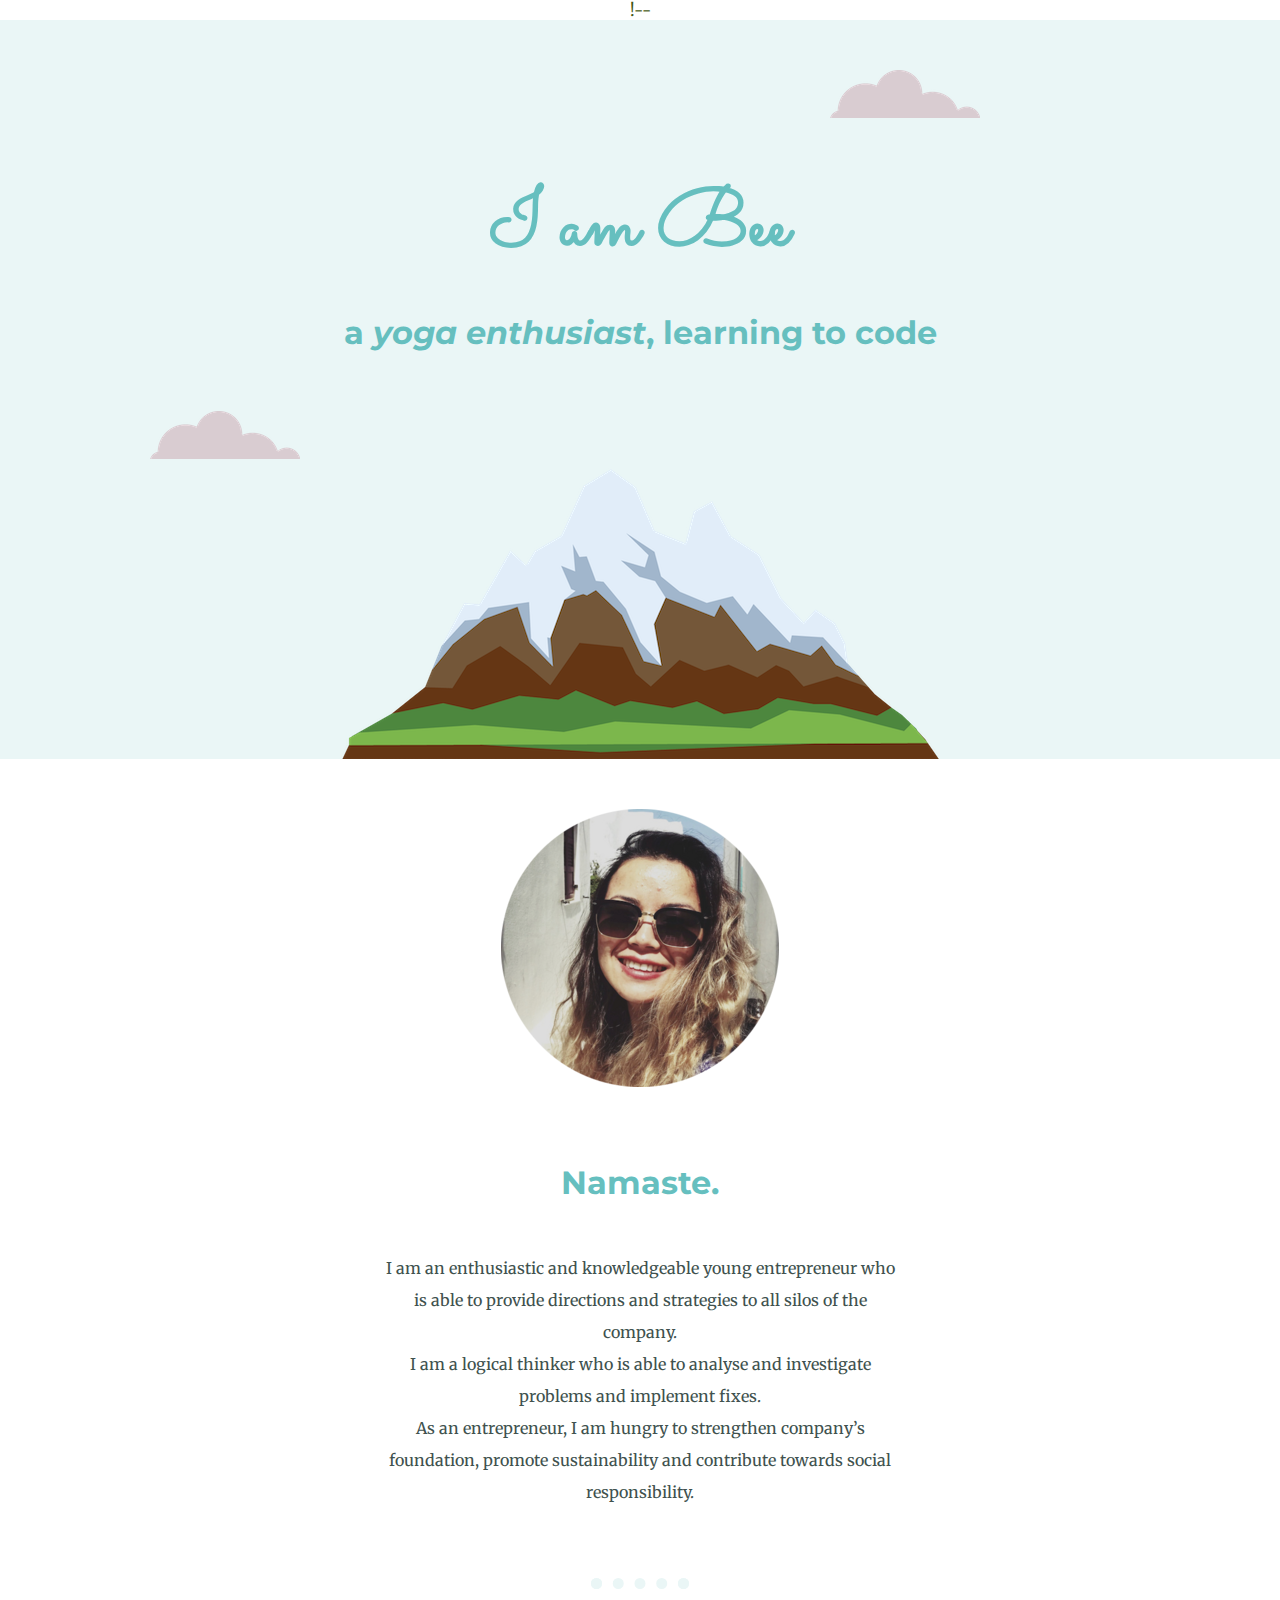
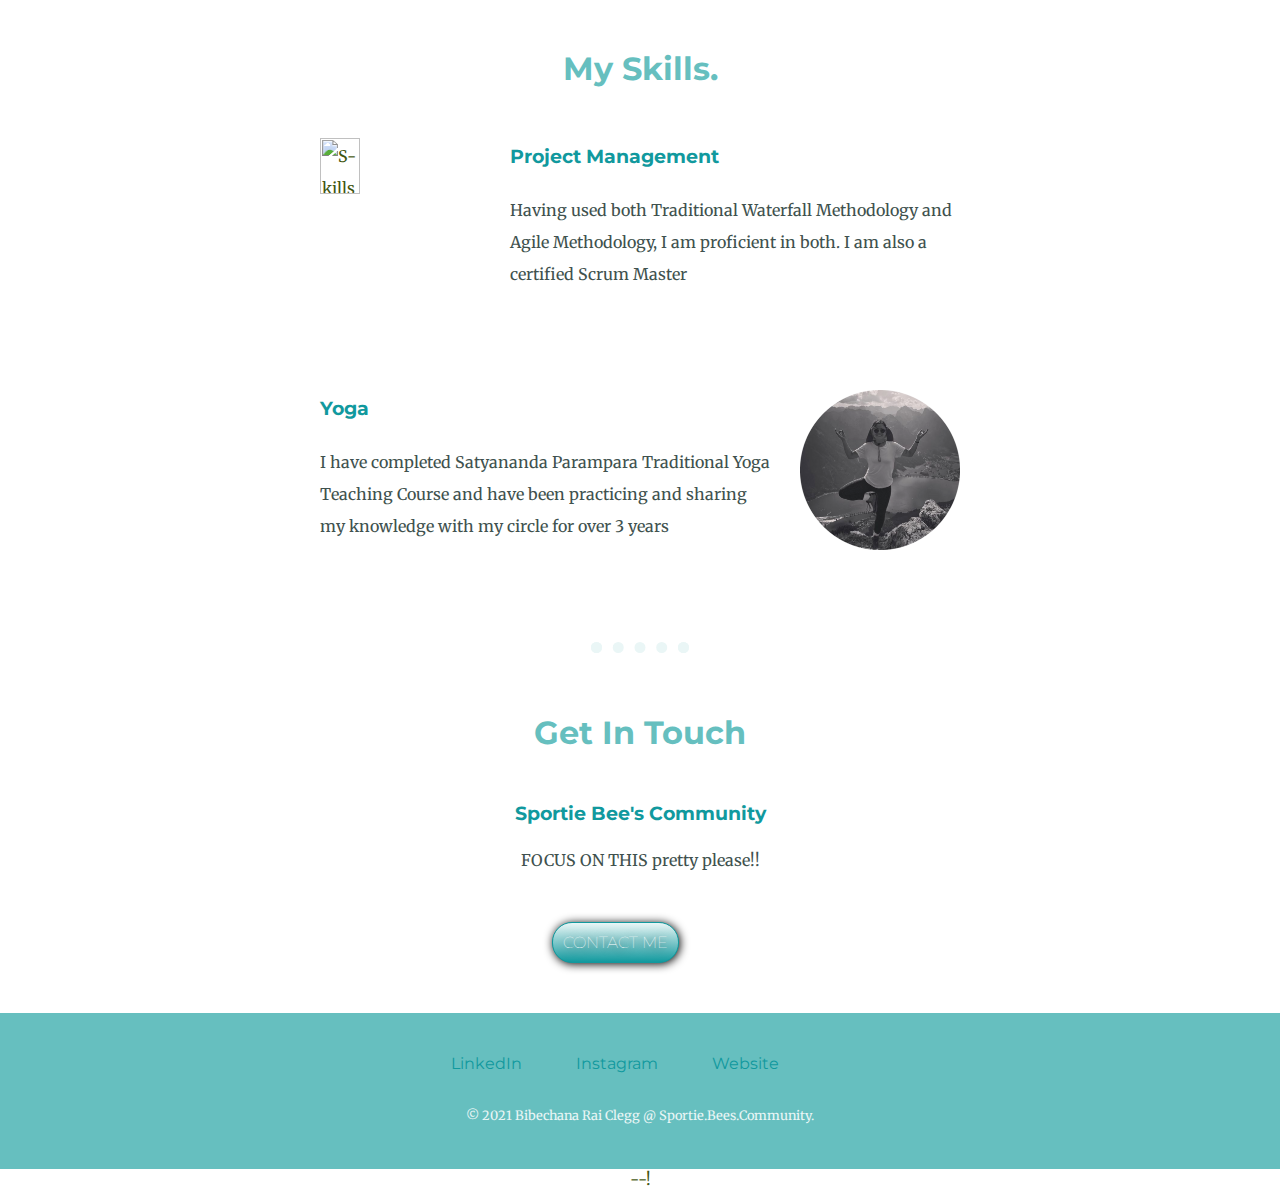
==== index.html @ edc40f68 "Update index.html" ====
!-- <!DOCTYPE html>
<html lang="en" dir="ltr">
  <head>
    <meta charset="utf-8">
    <title>Bibechana Rai</title>
    <link rel="stylesheet" href="css/styles.css">
    <link rel="icon" href="favicon.ico">
<link href="https://fonts.googleapis.com/css2?family=Merriweather:wght@300&family=Montserrat:wght@100&family=Sacramento&display=swap" rel="stylesheet">
  </head>
  <body>
    <div class="top-container">
      <img class="top-cloud" src="images/cloud.png" alt="top-cloud">
      <h1> I am Bee</h1>
      <h2> a <span class="yoga">yoga enthusiast</span>, learning to code</h2>
      <img class="bottom-cloud" src="images/cloud.png" alt="bottom-cloud">
      <img class="mountain" src="images/mountain.png" alt="mountain">
    </div>
    <div class="mid-container">
      <div class="profile">
        <img class="pic" src="images/brai.png" alt="Bee's Photo">
        <h2>Namaste.</h2>
        <p class="intro">I am an enthusiastic and knowledgeable young entrepreneur who is able to provide directions and strategies to all silos of the company.
          <br>I am a logical thinker who is able to analyse and investigate problems and implement fixes.
          <br>As an entrepreneur, I am hungry to strengthen company’s foundation, promote sustainability and contribute towards social responsibility.</p>
      </div>
      <hr>
      <div class="skills">
        <h2>My Skills.</h2>
        <div class="skill-row">
          <img class="pm-img" src="images/skills.png" alt="S-kills">
          <h3>Project Management</h3>
          <p>Having used both Traditional Waterfall Methodology and Agile Methodology, I am proficient in both. I am also a certified Scrum Master</p>
        </div>
        <div class="skill-row">
          <img class="yoga-img" src="images/YogaHiking.png" alt="S-kills">
          <h3>Yoga</h3>
          <p>I have completed Satyananda Parampara Traditional Yoga Teaching Course and have been practicing and sharing my knowledge with my circle for over 3 years</p>
        </div>
      </div>
      <hr>
      <div class="contact-me">
        <h2>Get In Touch</h2>
        <h3>Sportie Bee's Community</h3>
        <p>FOCUS ON THIS pretty please!!</p>
        <a href="mailto:bibay.rai@gmail.com" class="BUTTON_ANP">CONTACT ME</a>
      </div>
    </div>


    <div class="bottom-container">
      <a class="footer-link" href="https://www.linkedin.com/in/rai-bibechana-00982787/">LinkedIn</a>
      <a class="footer-link" href="https://www.instagram.com/bibaychamlingrai/">Instagram</a>
      <a class="footer-link" href="https://www.appbrewery.co/">Website</a>
      <p class="brc">© 2021 Bibechana Rai Clegg @ Sportie.Bees.Community.</p>
    </div>

  </body>
</html>
--!
---- css/styles.css ----
body {
  text-align: center;
  margin: 0;
  font-family: 'Merriweather', serif;
  color: #40540E;
}
h1 {
  color: #66BFBF;
  font-size: 5rem;
  margin: 0;
  padding-top: 150px;
  font-family: 'Sacramento', cursive;
}
h2 {
  color: #66BFBF;
  margin-bottom: 50px;
  font-size: 2rem;
  font-family: 'Montserrat', sans-serif;
}
h3 {
  color: #11999E;
  font-weight: bolder;
  font-family: 'Montserrat', sans-serif;
}
p {
  color: #40514E;
  line-height: 2;
}
hr {
  border-style: dotted;
  border-bottom-style: none;
  border-color: #EAF6F6;
  width: 6%;
  border-width: .7rem;
  margin-top: 70px;
  margin-bottom: 60px;
}

.yoga {
  font-style: italic;
  font-weight: bold;
}
.pic {
  margin: 50px;
}
.top-container {
  background-color: #EAF6F6;
  position: relative;
}
.mid-container {
  margin-bottom: 50px;
}
.intro {
  width: 40%;
  margin: auto;
}
.bottom-container {
  background-color: #66BFBF;
  padding: 40px 0 10px;
}
.top-cloud {
  position: absolute;
  top: 50px;
  right: 300px;
}
.bottom-cloud {
  position: absolute;
  bottom: 300px;
  left: 150px;
}
.BUTTON_ANP {
   background: #11999E;
   background-image: -webkit-linear-gradient(top, #EAF6F6, #11999E);
   border-radius: 20px;
   color: #FFFFFF;
   font-family: 'Montserrat', sans-serif;
   font-size: 1rem;
   font-weight: 100;
   margin-top: 30px;
   padding: 10px;
   box-shadow: 1px 1px 10px 0 #000000;
   text-shadow: 1px 1px 10px #000000;
   border: solid #11999E 1px;
   text-decoration: none;
   display: inline-block;
   cursor: pointer;
   text-align: center;
}

.BUTTON_ANP:hover {
   border: solid #66BFBF 1px;
   background: #66BFBF;
   background-image: -webkit-linear-gradient(top, #66BFBF, #3D94F6);
   border-radius: 20px;
   text-decoration: none;
}
a {
  color: #11999E;
  font-family: 'Montserrat', sans-serif;
  margin-right: 50px;
  text-decoration: none;
}
a:hover {
  color: #EAF6F6;
}
.skill-row {
  /*display: inline-block;*/
  text-align: left;
  line-height: 2;
  width: 50%;
  margin: 50px auto 100px;
}
.pm-img {
  float:left;
  margin-right: 30px;
  width: 25%;
}
.yoga-img {
  float:right;
  margin-left: 30px;
  width: 25%;
}
.brc {
  color: #EAF6F6;
  font-size: .8rem;
  margin: 30px auto;
}
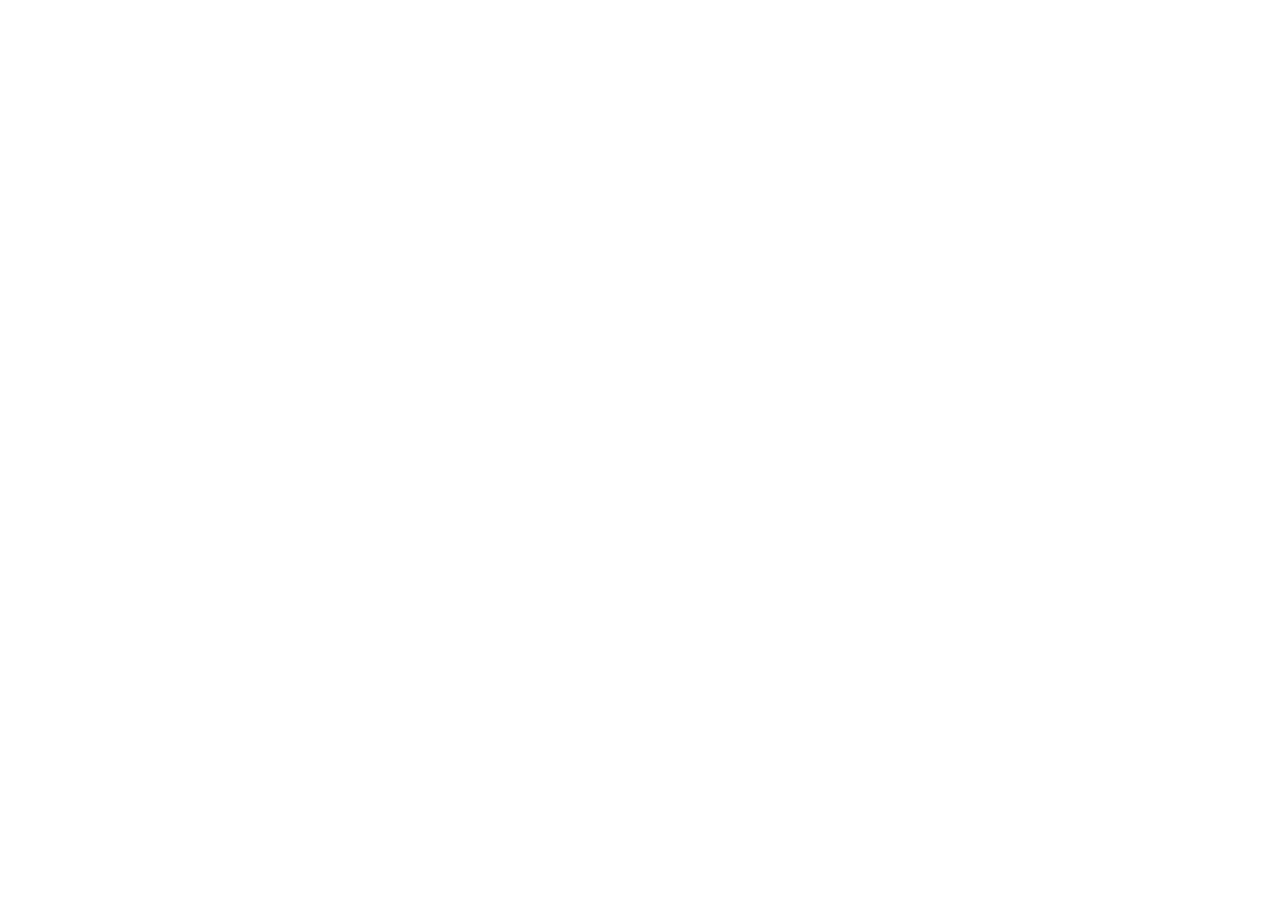
==== commit b103bd00: "Update index.html" ====
--- a/index.html
+++ b/index.html
@@ -1,4 +1,5 @@
-!-- <!DOCTYPE html>
+<!--
+<!DOCTYPE html>
 <html lang="en" dir="ltr">
   <head>
     <meta charset="utf-8">
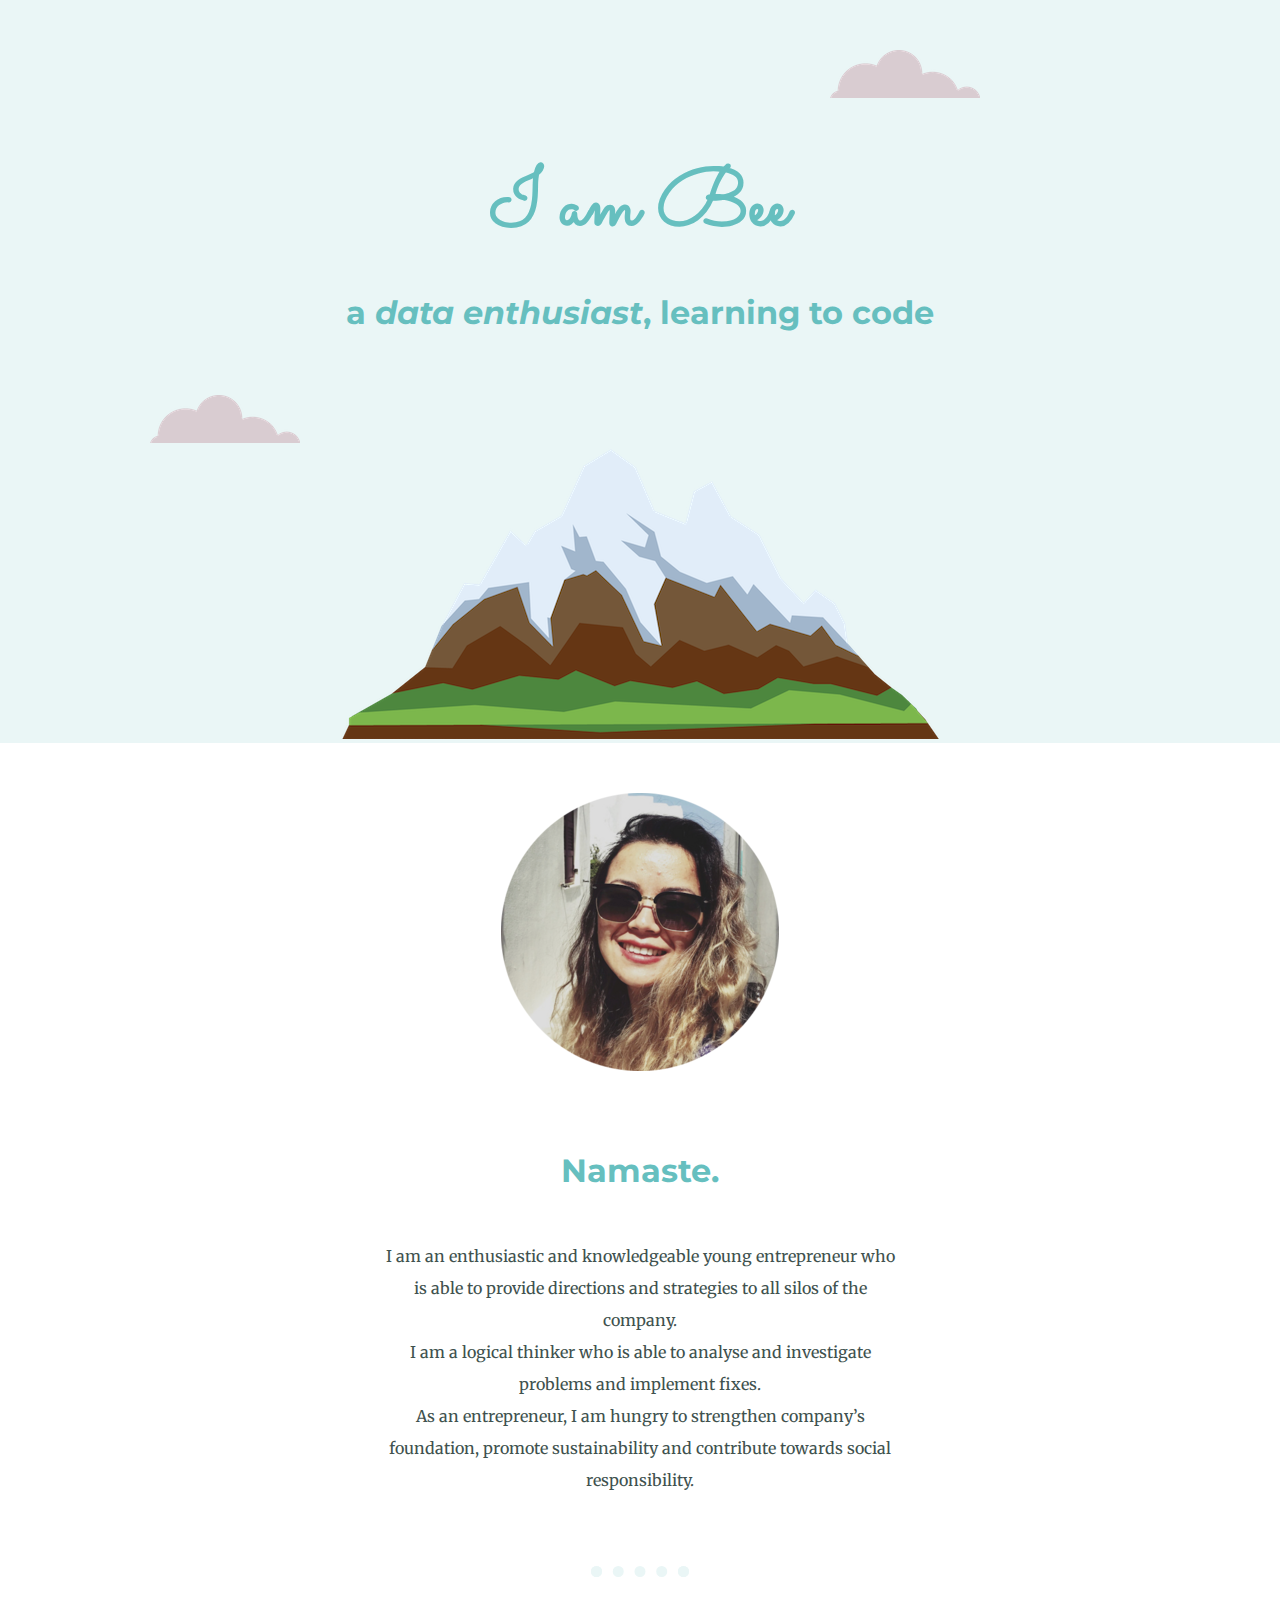
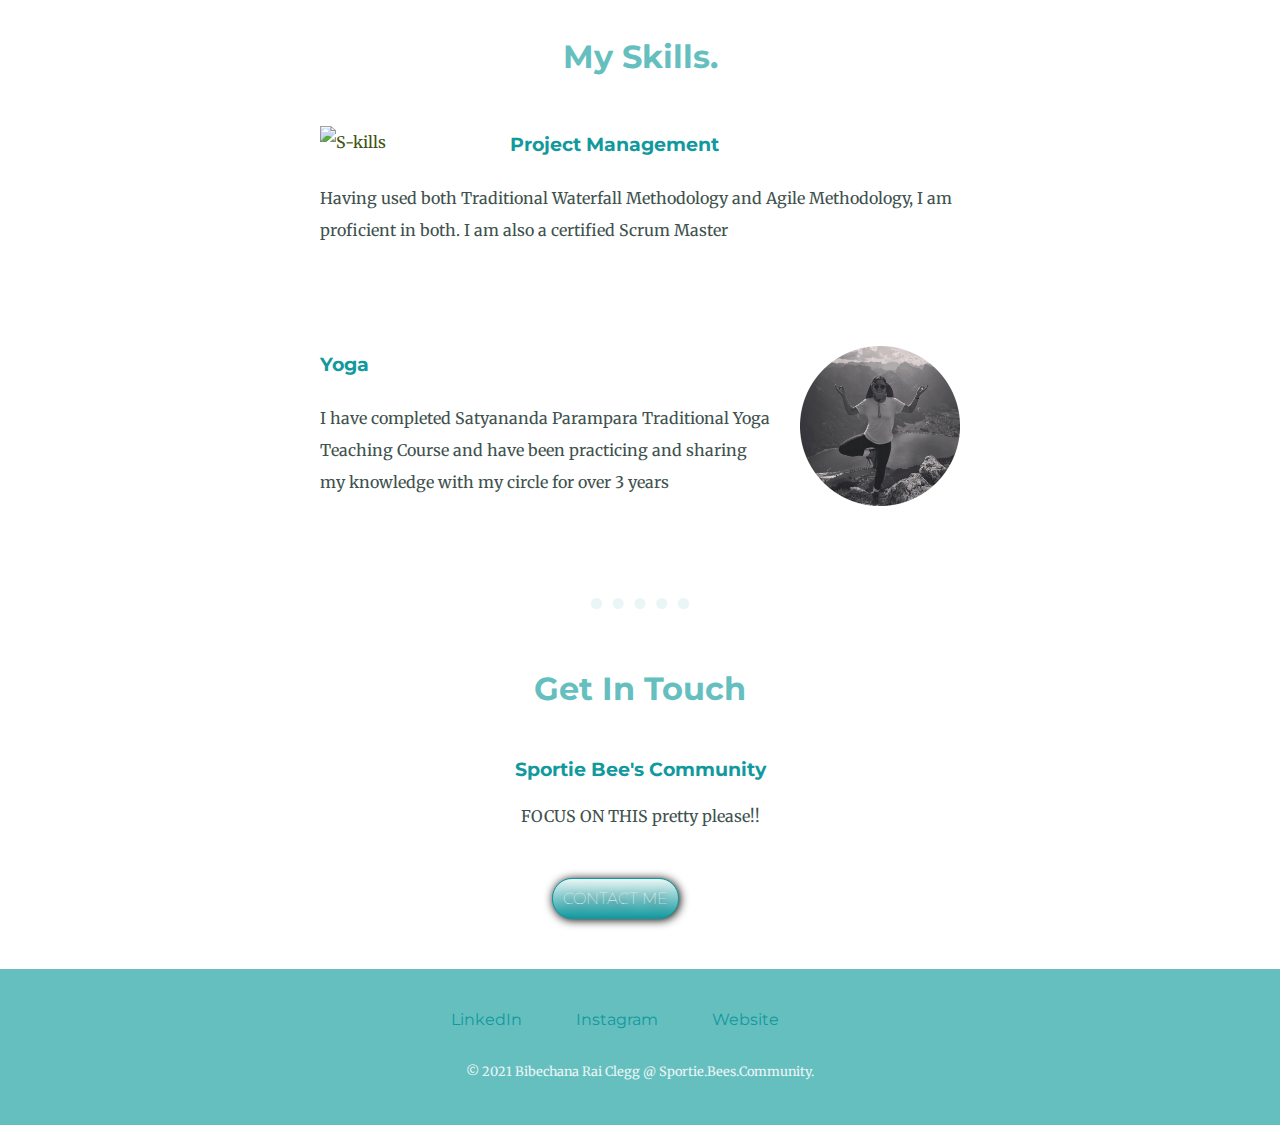
==== commit 238a5594: "Updated index.html" ====
--- a/index.html
+++ b/index.html
@@ -1,4 +1,4 @@
-<!--
+
 <!DOCTYPE html>
 <html lang="en" dir="ltr">
   <head>
@@ -12,7 +12,7 @@
     <div class="top-container">
       <img class="top-cloud" src="images/cloud.png" alt="top-cloud">
       <h1> I am Bee</h1>
-      <h2> a <span class="yoga">yoga enthusiast</span>, learning to code</h2>
+      <h2> a <span class="yoga"> data enthusiast</span>, learning to code</h2>
       <img class="bottom-cloud" src="images/cloud.png" alt="bottom-cloud">
       <img class="mountain" src="images/mountain.png" alt="mountain">
     </div>
@@ -57,4 +57,3 @@
 
   </body>
 </html>
---!
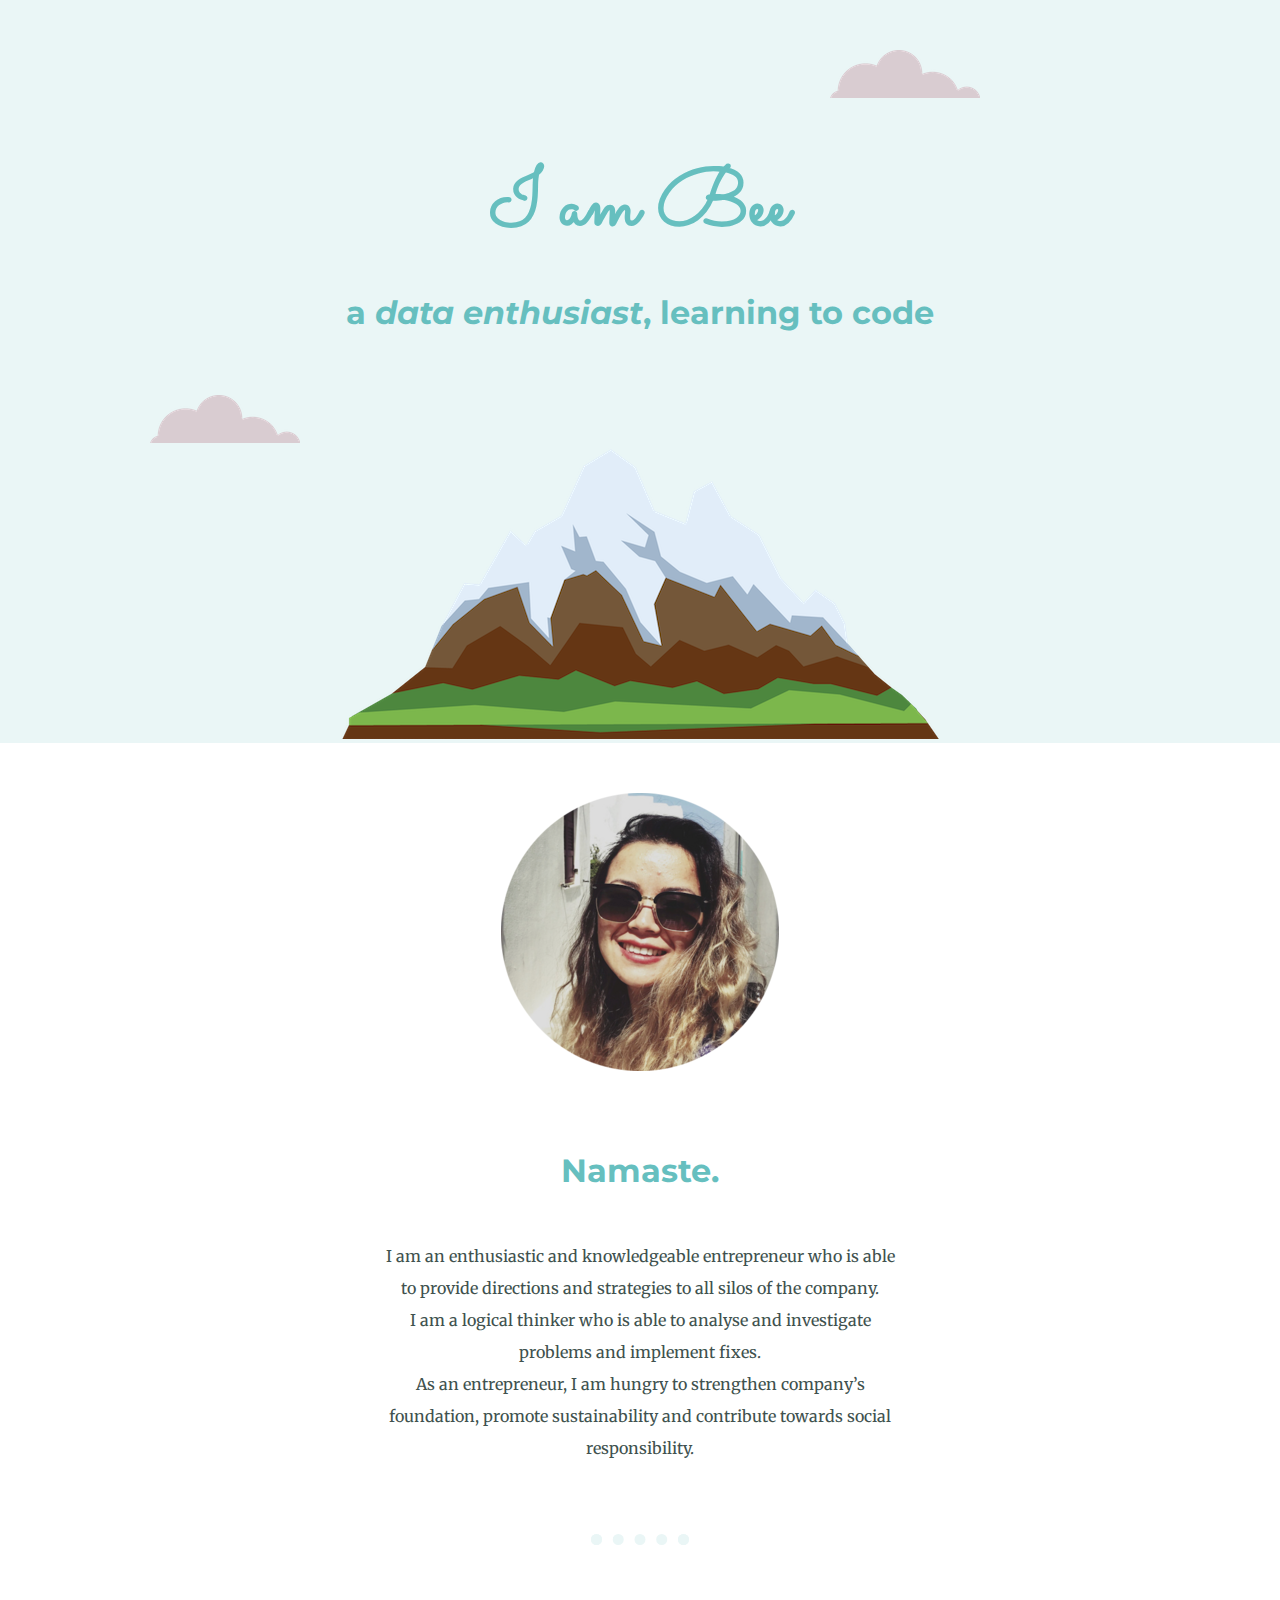
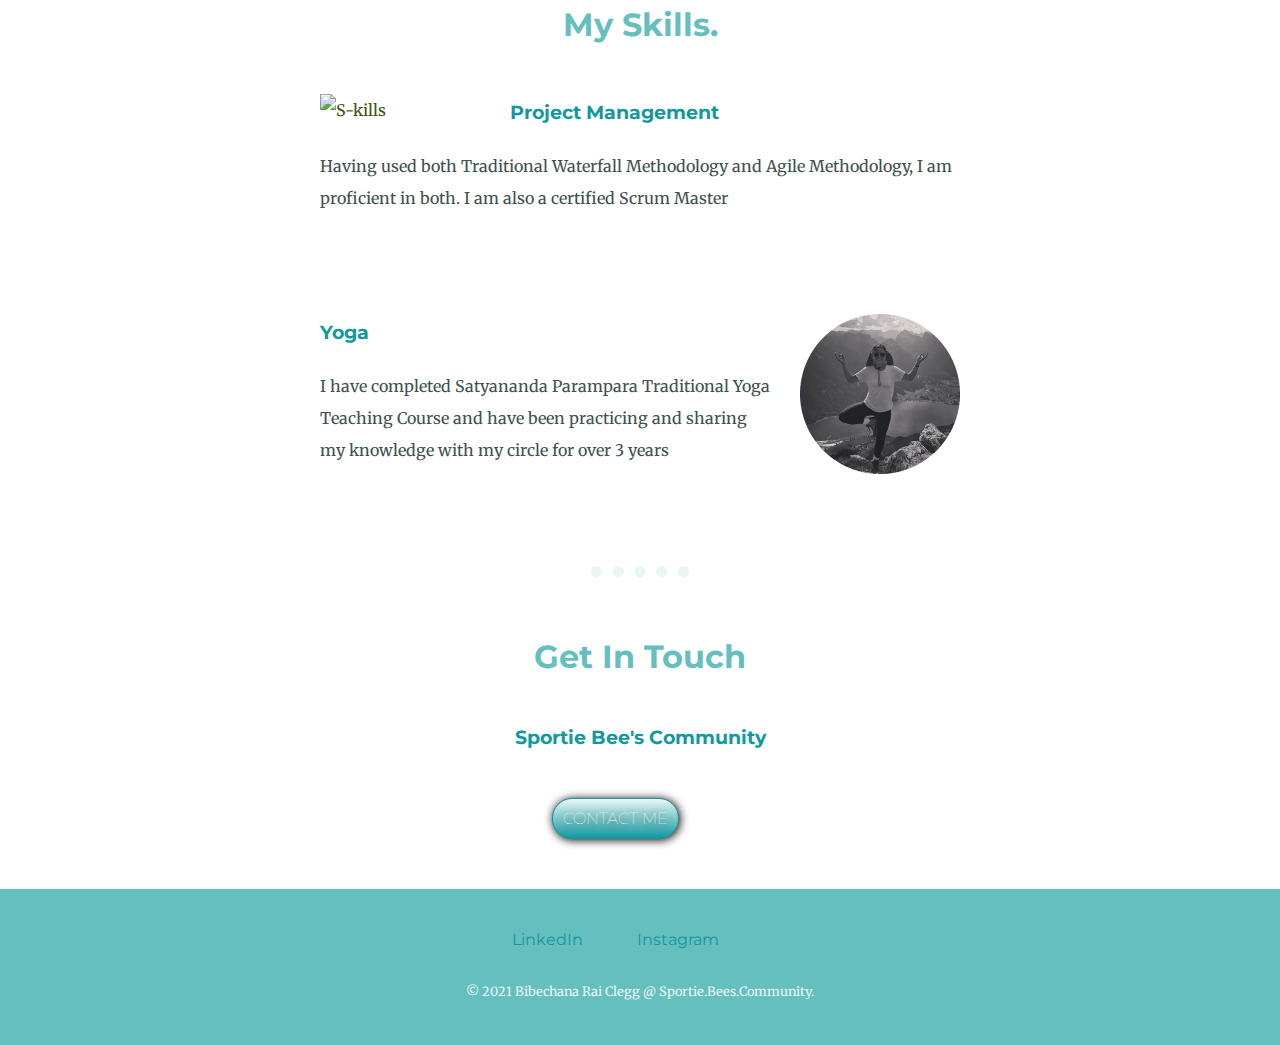
==== commit 8c182374: "Update index.html" ====
--- a/index.html
+++ b/index.html
@@ -20,7 +20,7 @@
       <div class="profile">
         <img class="pic" src="images/brai.png" alt="Bee's Photo">
         <h2>Namaste.</h2>
-        <p class="intro">I am an enthusiastic and knowledgeable young entrepreneur who is able to provide directions and strategies to all silos of the company.
+        <p class="intro">I am an enthusiastic and knowledgeable entrepreneur who is able to provide directions and strategies to all silos of the company.
           <br>I am a logical thinker who is able to analyse and investigate problems and implement fixes.
           <br>As an entrepreneur, I am hungry to strengthen company’s foundation, promote sustainability and contribute towards social responsibility.</p>
       </div>
@@ -42,7 +42,7 @@
       <div class="contact-me">
         <h2>Get In Touch</h2>
         <h3>Sportie Bee's Community</h3>
-        <p>FOCUS ON THIS pretty please!!</p>
+        <!--  <p>FOCUS ON THIS pretty please!!</p> -->
         <a href="mailto:bibay.rai@gmail.com" class="BUTTON_ANP">CONTACT ME</a>
       </div>
     </div>
@@ -51,7 +51,7 @@
     <div class="bottom-container">
       <a class="footer-link" href="https://www.linkedin.com/in/rai-bibechana-00982787/">LinkedIn</a>
       <a class="footer-link" href="https://www.instagram.com/bibaychamlingrai/">Instagram</a>
-      <a class="footer-link" href="https://www.appbrewery.co/">Website</a>
+      <!-- < <a class="footer-link" href="https://www.appbrewery.co/">Website</a> --> 
       <p class="brc">© 2021 Bibechana Rai Clegg @ Sportie.Bees.Community.</p>
     </div>
 
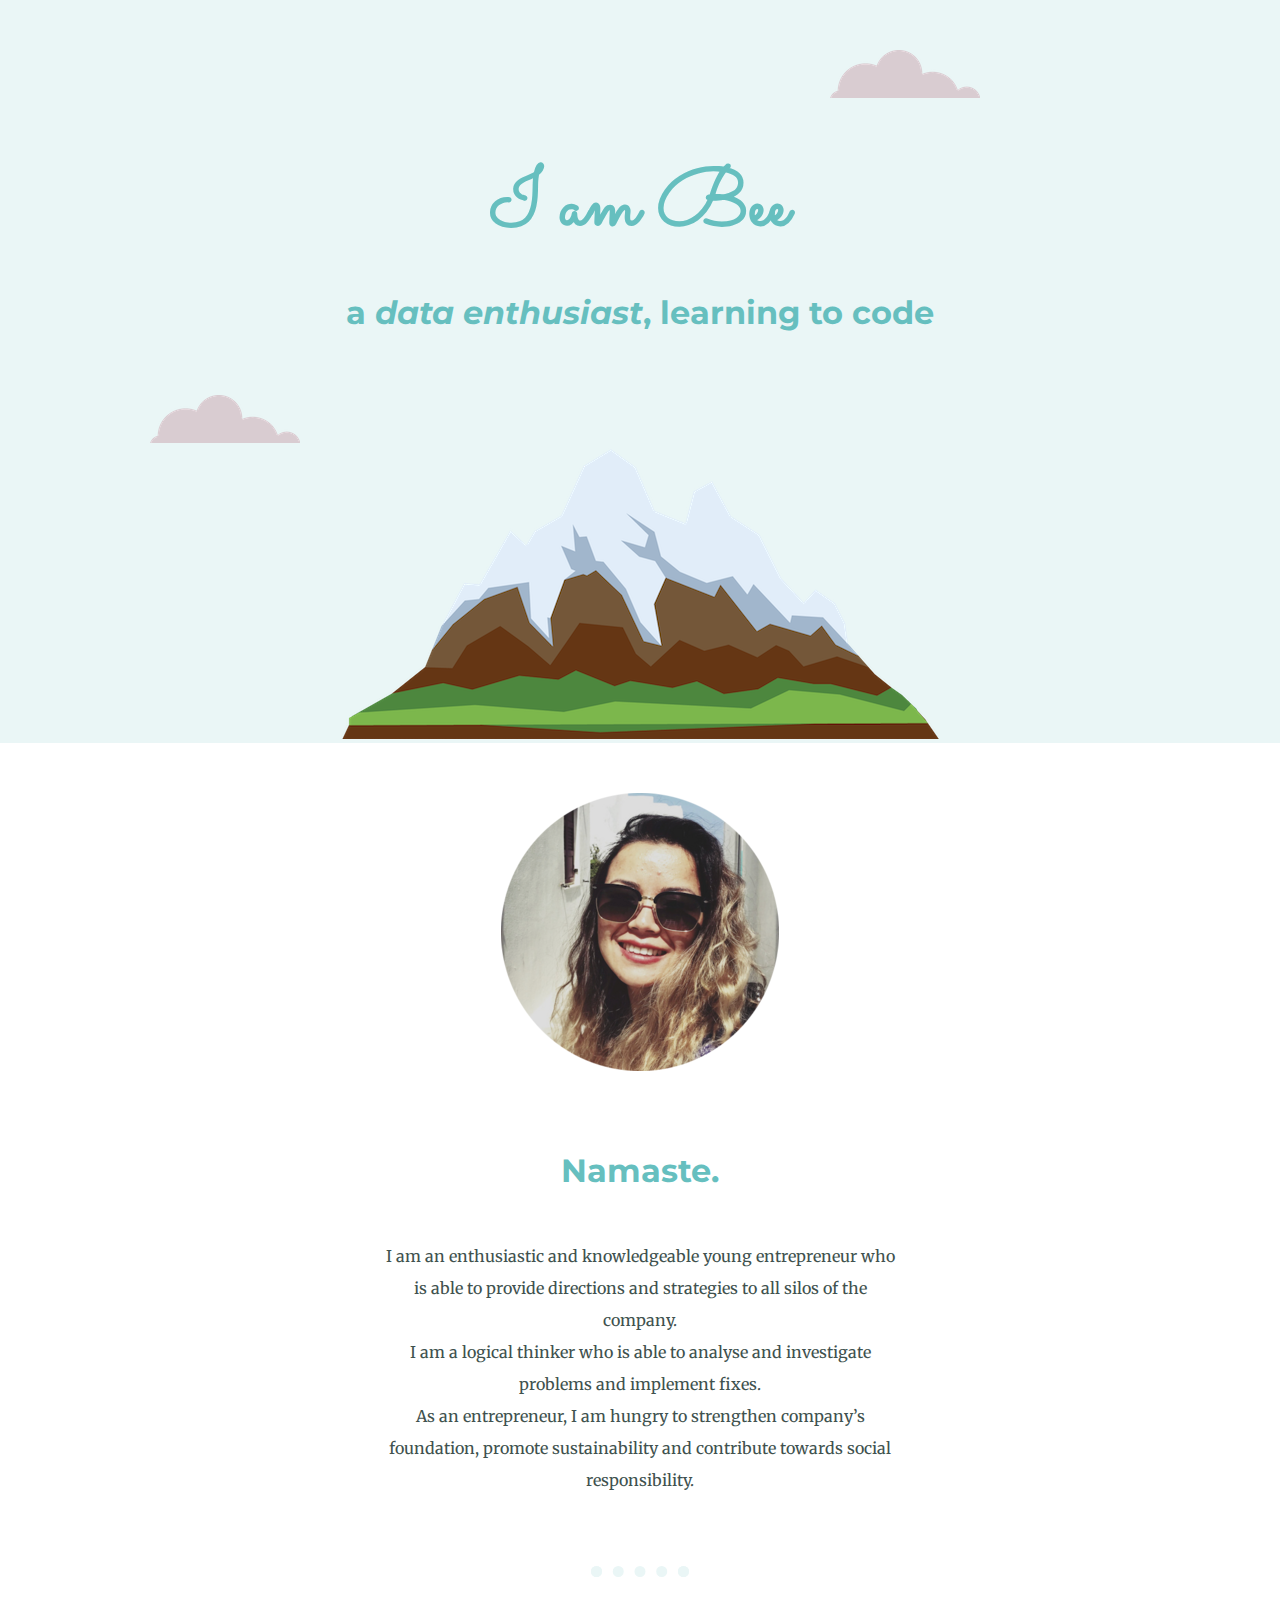
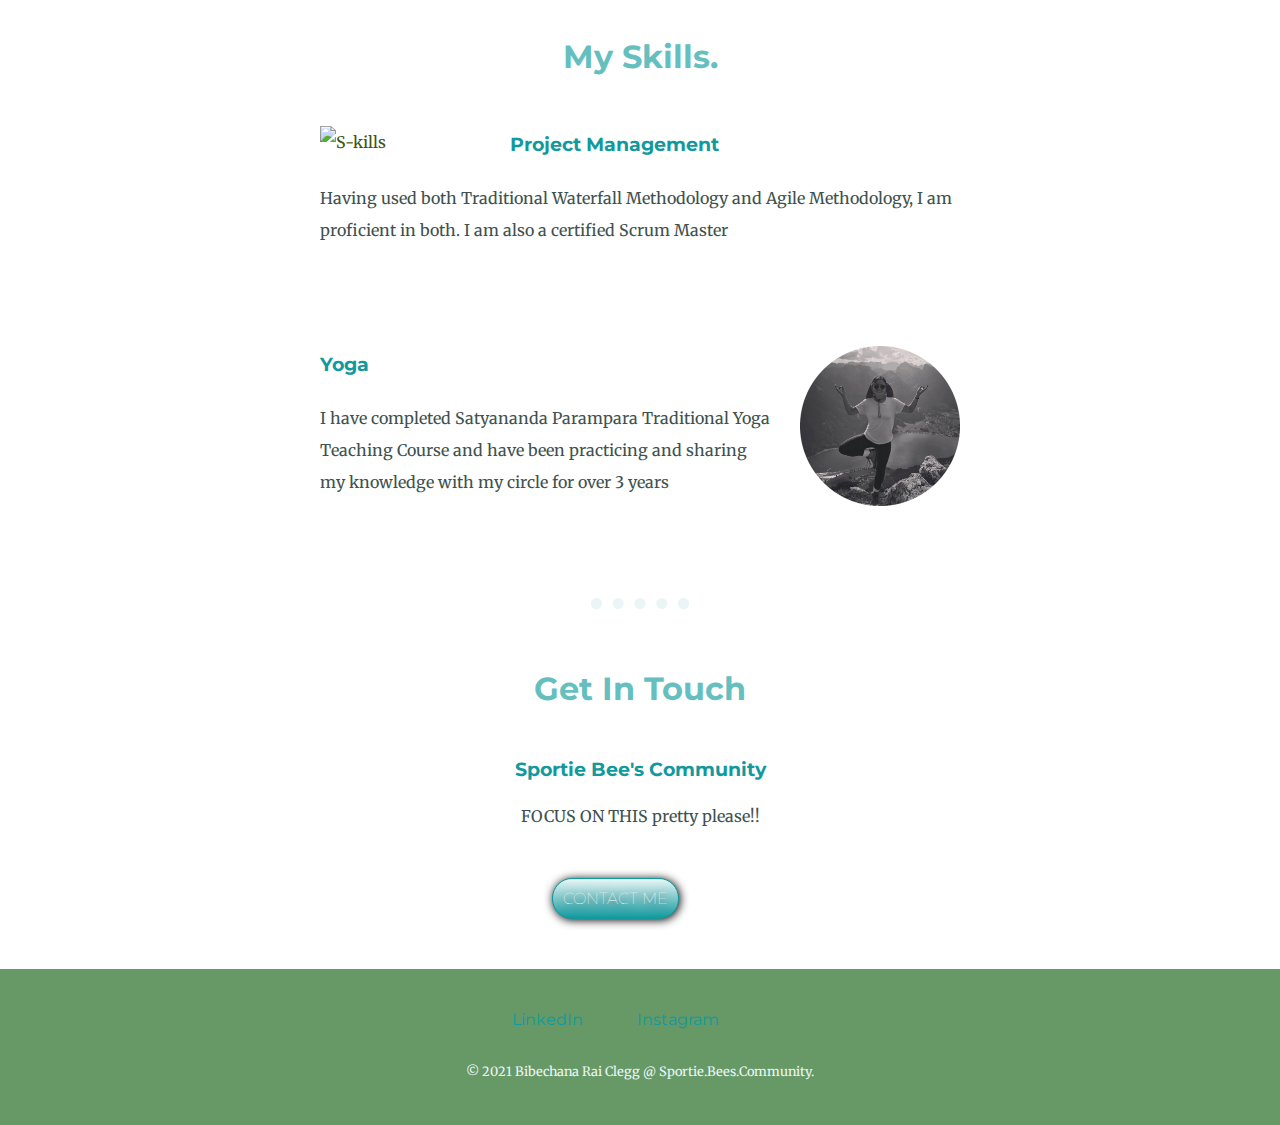
==== commit c39dd41d: "Update index.html" ====
--- a/index.html
+++ b/index.html
@@ -20,7 +20,7 @@
       <div class="profile">
         <img class="pic" src="images/brai.png" alt="Bee's Photo">
         <h2>Namaste.</h2>
-        <p class="intro">I am an enthusiastic and knowledgeable entrepreneur who is able to provide directions and strategies to all silos of the company.
+        <p class="intro">I am an enthusiastic and knowledgeable young entrepreneur who is able to provide directions and strategies to all silos of the company.
           <br>I am a logical thinker who is able to analyse and investigate problems and implement fixes.
           <br>As an entrepreneur, I am hungry to strengthen company’s foundation, promote sustainability and contribute towards social responsibility.</p>
       </div>
@@ -42,7 +42,7 @@
       <div class="contact-me">
         <h2>Get In Touch</h2>
         <h3>Sportie Bee's Community</h3>
-        <!--  <p>FOCUS ON THIS pretty please!!</p> -->
+        <p>FOCUS ON THIS pretty please!!</p>
         <a href="mailto:bibay.rai@gmail.com" class="BUTTON_ANP">CONTACT ME</a>
       </div>
     </div>
@@ -51,7 +51,7 @@
     <div class="bottom-container">
       <a class="footer-link" href="https://www.linkedin.com/in/rai-bibechana-00982787/">LinkedIn</a>
       <a class="footer-link" href="https://www.instagram.com/bibaychamlingrai/">Instagram</a>
-      <!-- < <a class="footer-link" href="https://www.appbrewery.co/">Website</a> --> 
+     <!-- <a class="footer-link" href="https://www.appbrewery.co/">Website</a >-->
       <p class="brc">© 2021 Bibechana Rai Clegg @ Sportie.Bees.Community.</p>
     </div>
 
--- a/css/styles.css
+++ b/css/styles.css
@@ -55,7 +55,7 @@
   margin: auto;
 }
 .bottom-container {
-  background-color: #66BFBF;
+  background-color: #669966;
   padding: 40px 0 10px;
 }
 .top-cloud {
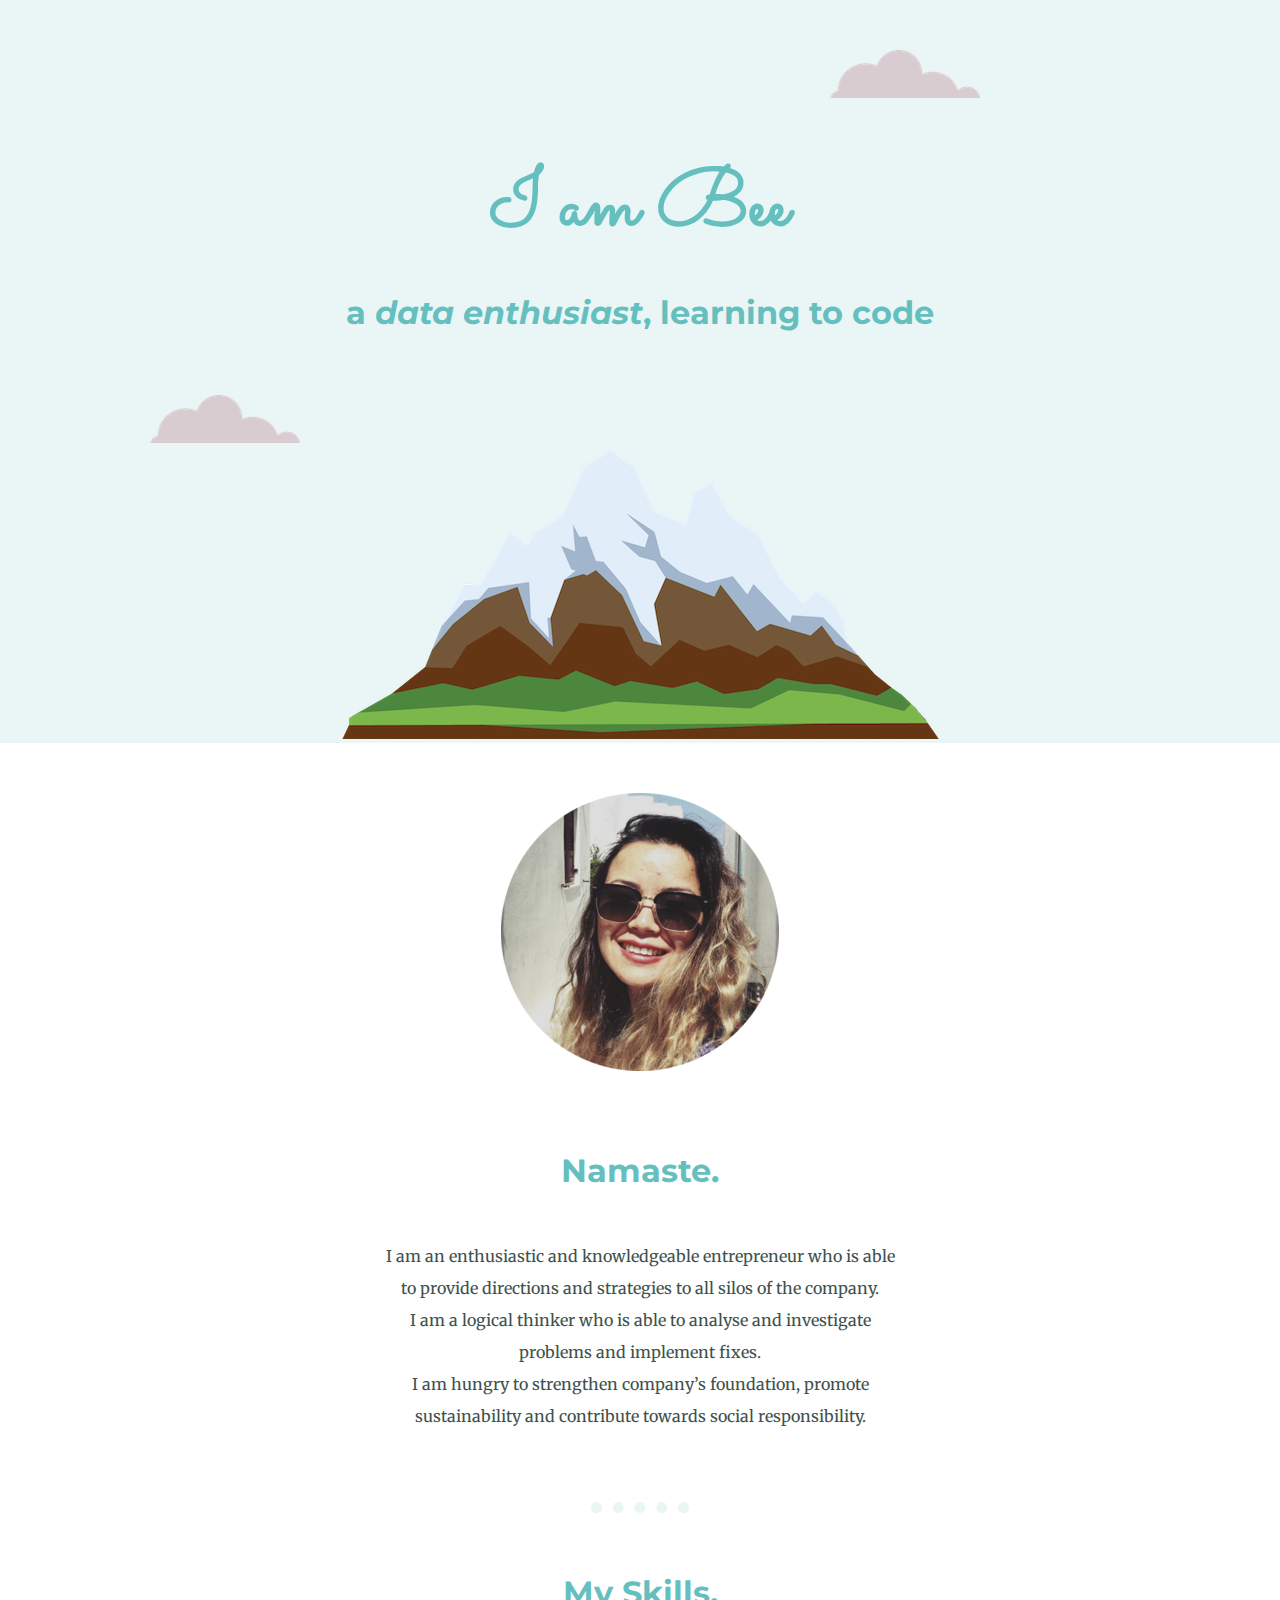
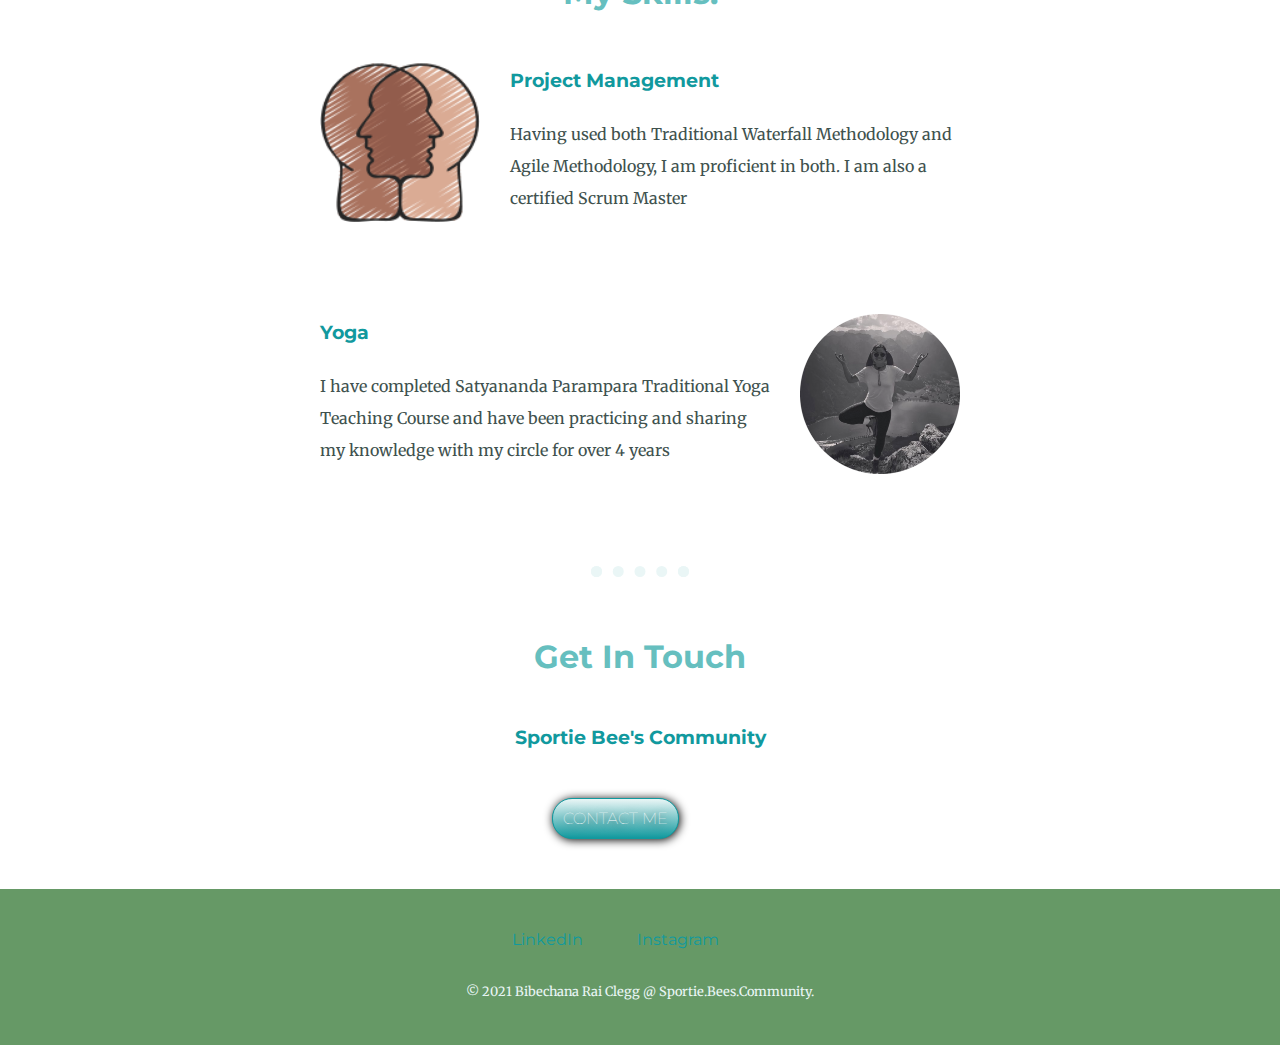
==== commit c15959e0: "Update index.html" ====
--- a/index.html
+++ b/index.html
@@ -20,29 +20,29 @@
       <div class="profile">
         <img class="pic" src="images/brai.png" alt="Bee's Photo">
         <h2>Namaste.</h2>
-        <p class="intro">I am an enthusiastic and knowledgeable young entrepreneur who is able to provide directions and strategies to all silos of the company.
+        <p class="intro">I am an enthusiastic and knowledgeable entrepreneur who is able to provide directions and strategies to all silos of the company.
           <br>I am a logical thinker who is able to analyse and investigate problems and implement fixes.
-          <br>As an entrepreneur, I am hungry to strengthen company’s foundation, promote sustainability and contribute towards social responsibility.</p>
+          <br>I am hungry to strengthen company’s foundation, promote sustainability and contribute towards social responsibility.</p>
       </div>
       <hr>
       <div class="skills">
         <h2>My Skills.</h2>
         <div class="skill-row">
-          <img class="pm-img" src="images/skills.png" alt="S-kills">
+          <img class="pm-img" src="images/Skills.png" alt="S-kills">
           <h3>Project Management</h3>
           <p>Having used both Traditional Waterfall Methodology and Agile Methodology, I am proficient in both. I am also a certified Scrum Master</p>
         </div>
         <div class="skill-row">
           <img class="yoga-img" src="images/YogaHiking.png" alt="S-kills">
           <h3>Yoga</h3>
-          <p>I have completed Satyananda Parampara Traditional Yoga Teaching Course and have been practicing and sharing my knowledge with my circle for over 3 years</p>
+          <p>I have completed Satyananda Parampara Traditional Yoga Teaching Course and have been practicing and sharing my knowledge with my circle for over 4 years</p>
         </div>
       </div>
       <hr>
       <div class="contact-me">
         <h2>Get In Touch</h2>
         <h3>Sportie Bee's Community</h3>
-        <p>FOCUS ON THIS pretty please!!</p>
+       <!-- <p>FOCUS ON THIS pretty please!!</p> -->
         <a href="mailto:bibay.rai@gmail.com" class="BUTTON_ANP">CONTACT ME</a>
       </div>
     </div>
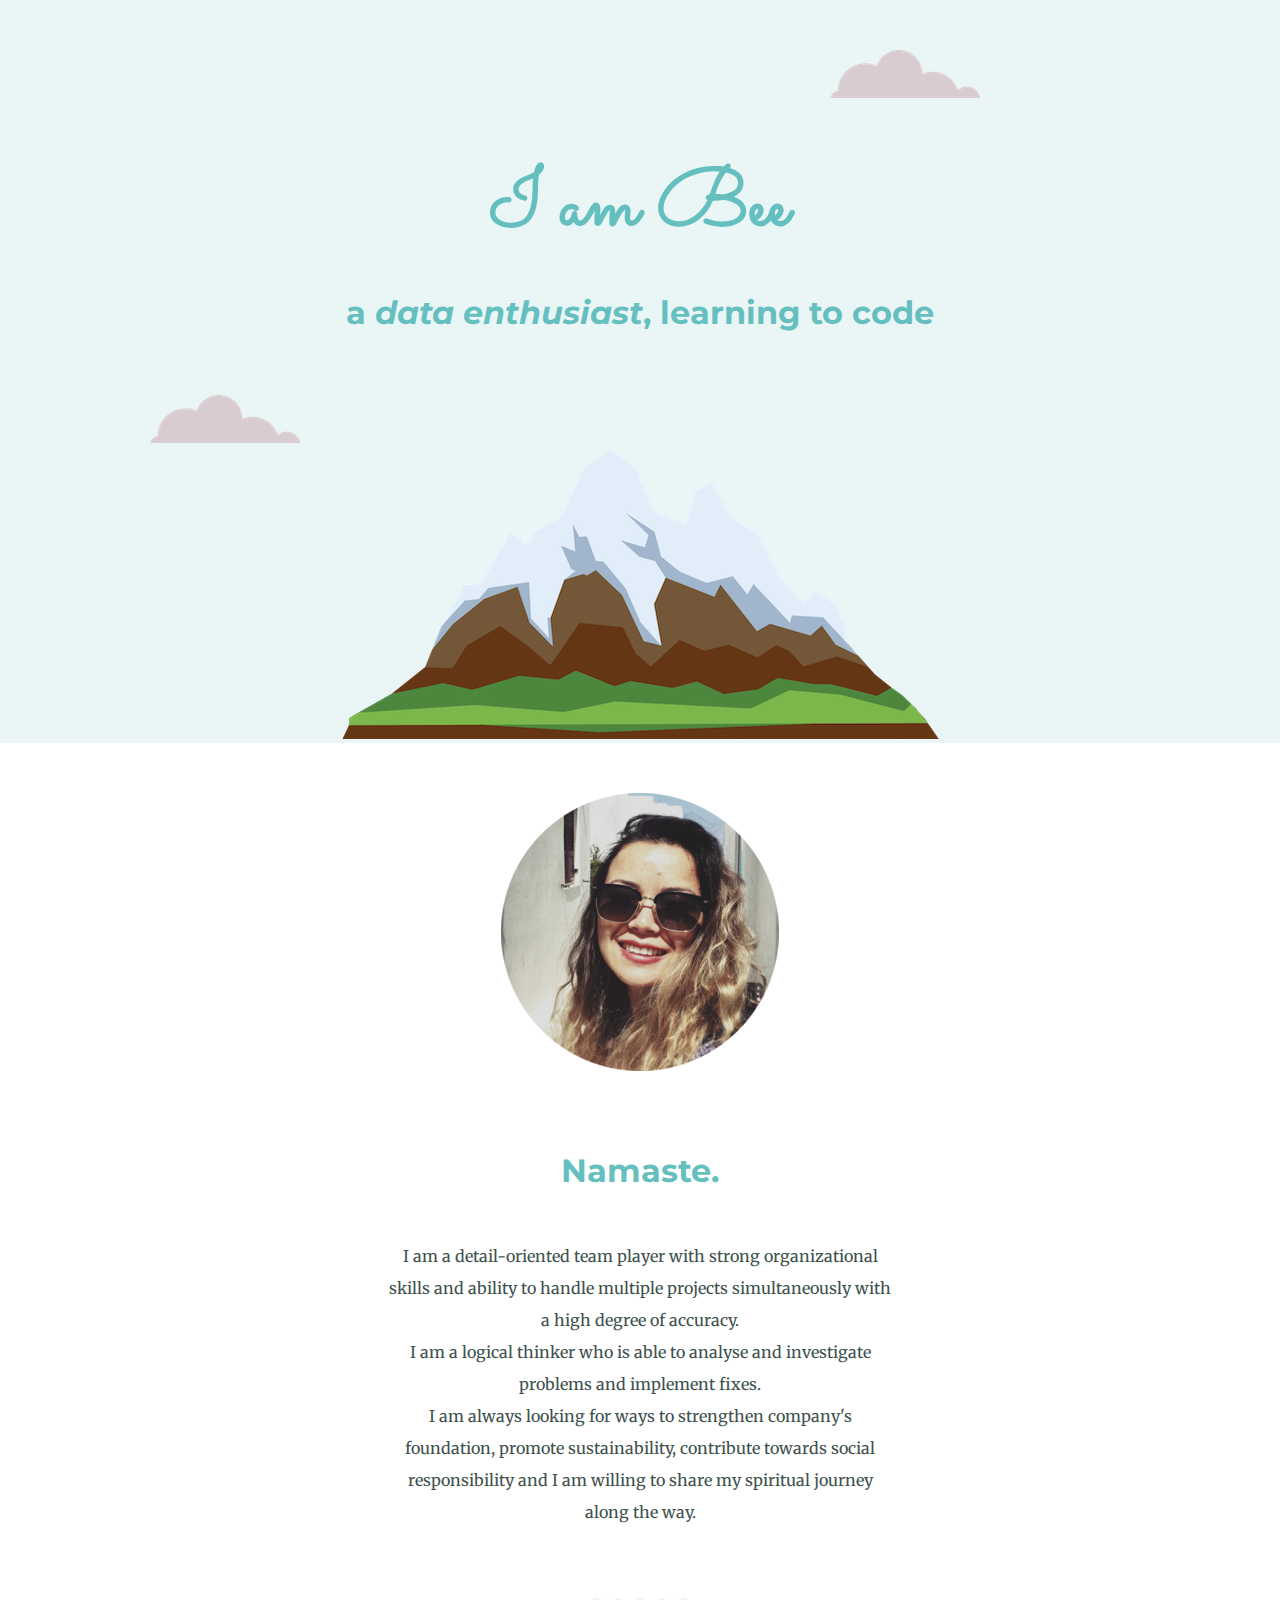
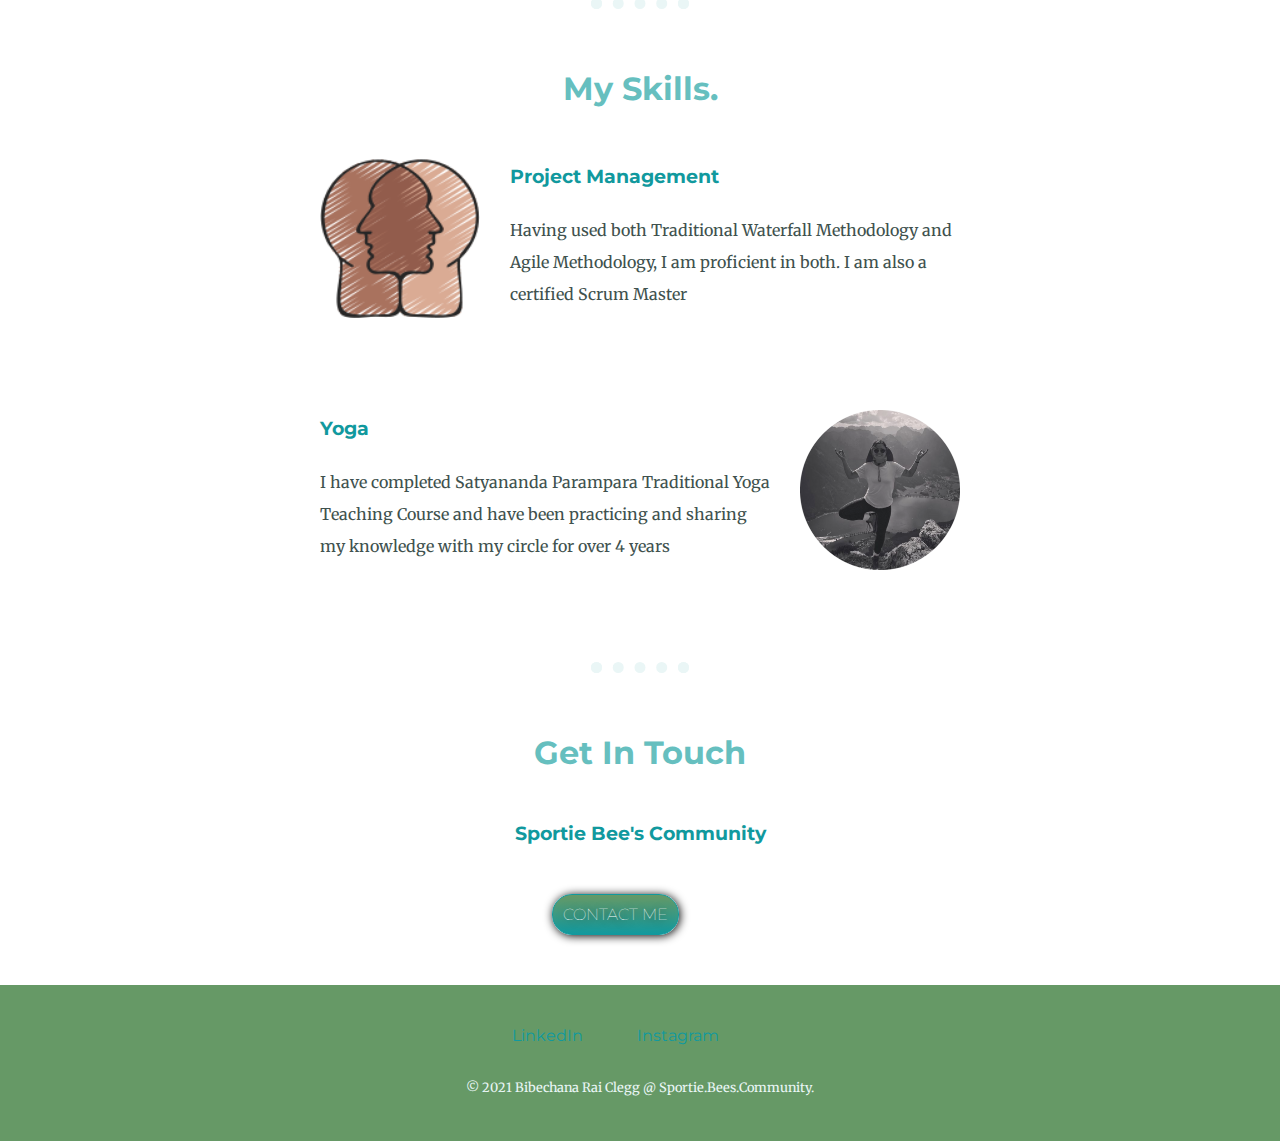
==== commit 6ebbcc55: "Update index.html" ====
--- a/index.html
+++ b/index.html
@@ -20,9 +20,9 @@
       <div class="profile">
         <img class="pic" src="images/brai.png" alt="Bee's Photo">
         <h2>Namaste.</h2>
-        <p class="intro">I am an enthusiastic and knowledgeable entrepreneur who is able to provide directions and strategies to all silos of the company.
+        <p class="intro">I am a detail-oriented team player with strong organizational skills and ability to handle multiple projects simultaneously with a high degree of accuracy.
           <br>I am a logical thinker who is able to analyse and investigate problems and implement fixes.
-          <br>I am hungry to strengthen company’s foundation, promote sustainability and contribute towards social responsibility.</p>
+          <br>I am always looking for ways to strengthen company's foundation, promote sustainability, contribute towards social responsibility and I am willing to share my spiritual journey along the way.</p>
       </div>
       <hr>
       <div class="skills">
--- a/css/styles.css
+++ b/css/styles.css
@@ -69,8 +69,8 @@
   left: 150px;
 }
 .BUTTON_ANP {
-   background: #11999E;
-   background-image: -webkit-linear-gradient(top, #EAF6F6, #11999E);
+   /*background: #11999E;*/
+   background-image: -webkit-linear-gradient(top, #669966, #11999E);
    border-radius: 20px;
    color: #FFFFFF;
    font-family: 'Montserrat', sans-serif;
@@ -88,8 +88,8 @@
 }
 
 .BUTTON_ANP:hover {
-   border: solid #66BFBF 1px;
-   background: #66BFBF;
+   border: solid #669966 1px;
+   background: #669966;
    background-image: -webkit-linear-gradient(top, #66BFBF, #3D94F6);
    border-radius: 20px;
    text-decoration: none;
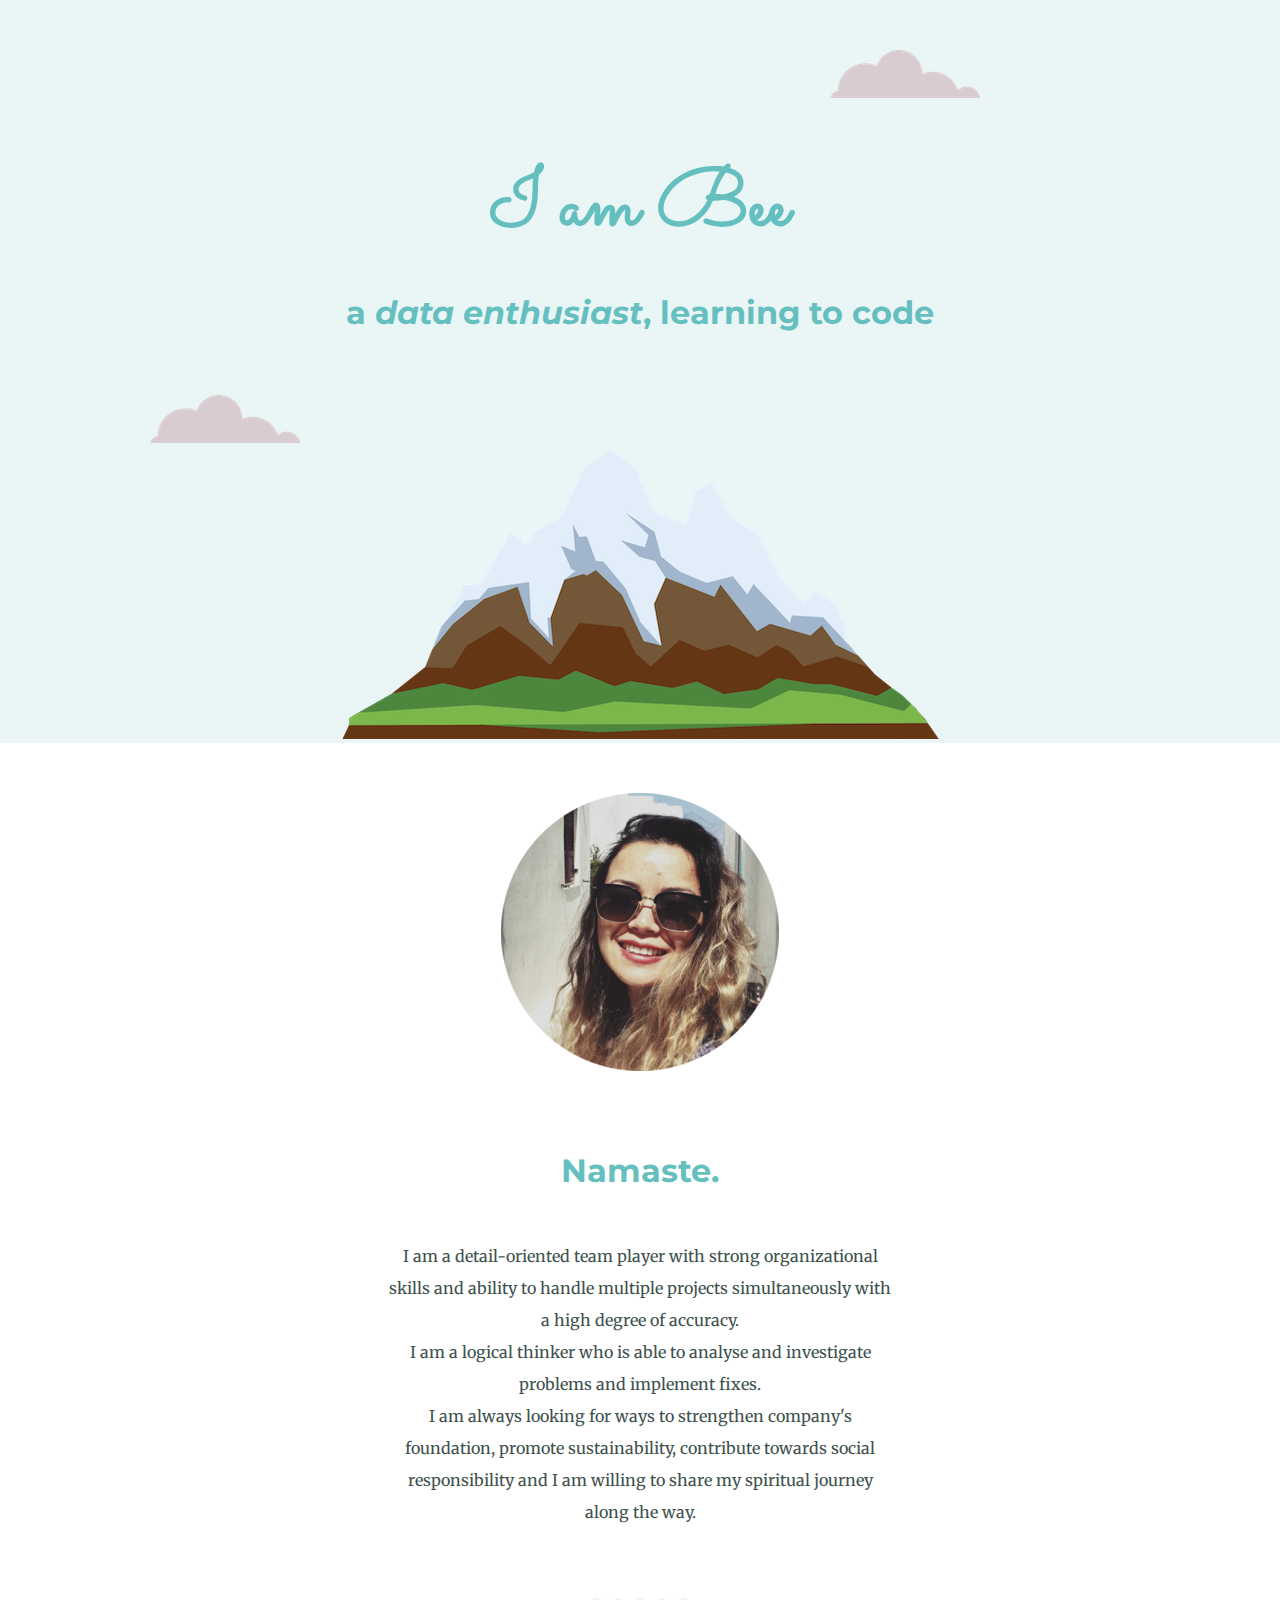
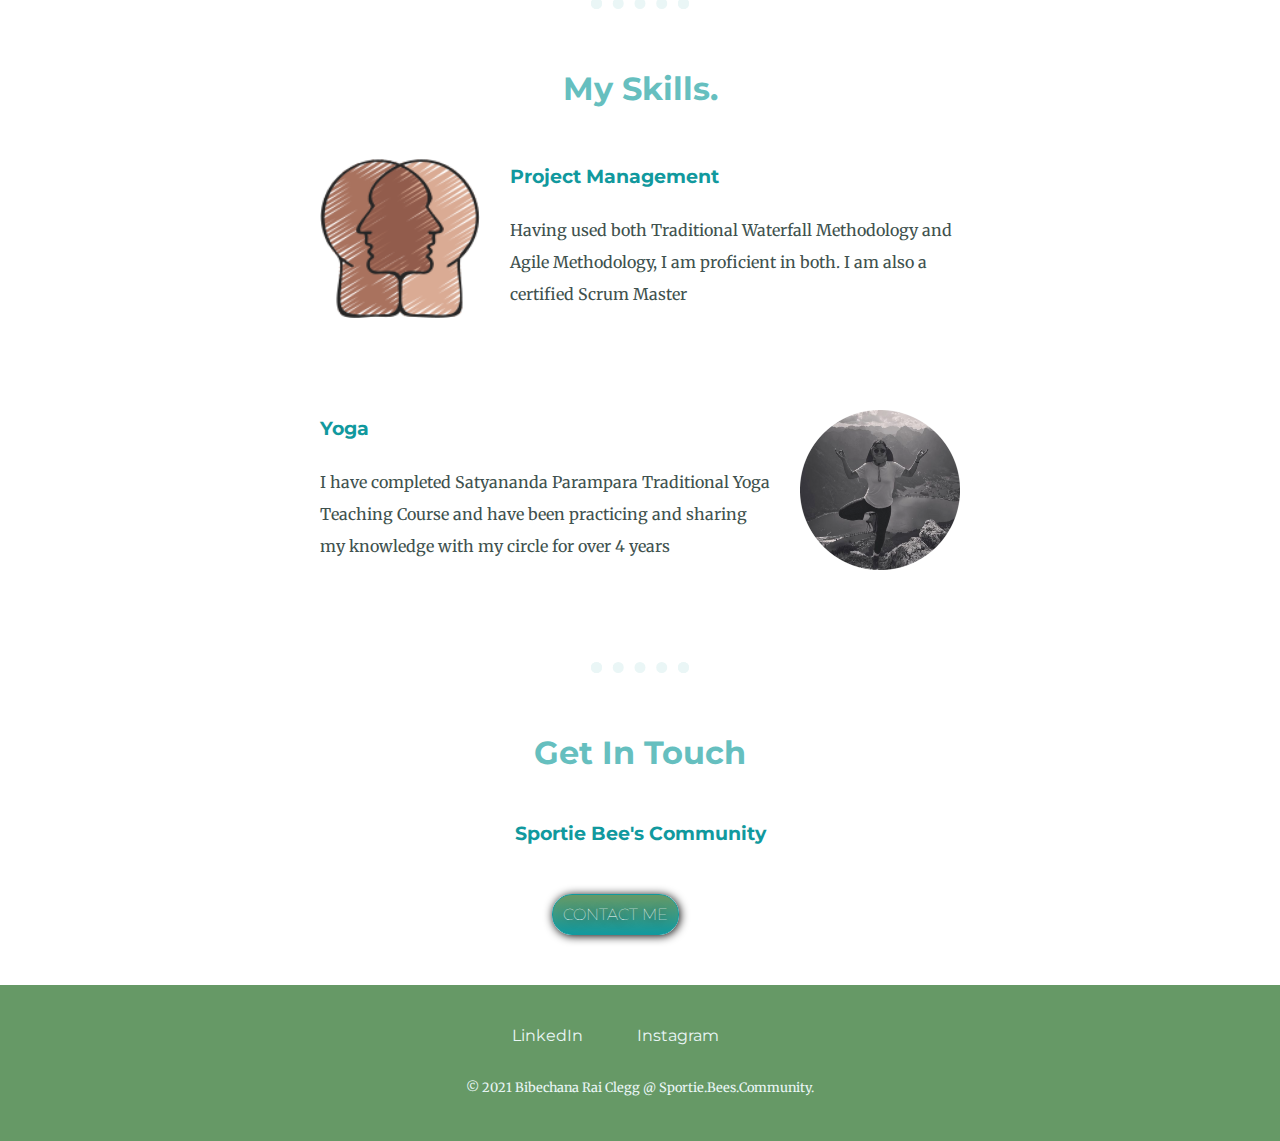
==== commit 8faf207c: "Updated email.html" ====
--- a/index.html
+++ b/index.html
@@ -43,7 +43,7 @@
         <h2>Get In Touch</h2>
         <h3>Sportie Bee's Community</h3>
        <!-- <p>FOCUS ON THIS pretty please!!</p> -->
-        <a href="mailto:bibay.rai@gmail.com" class="BUTTON_ANP">CONTACT ME</a>
+        <a href="mailto:bibay.rai.clegg@gmail.com" class="BUTTON_ANP">CONTACT ME</a>
       </div>
     </div>
 
--- a/css/styles.css
+++ b/css/styles.css
@@ -95,13 +95,13 @@
    text-decoration: none;
 }
 a {
-  color: #11999E;
+  color: #EAF6F6;
   font-family: 'Montserrat', sans-serif;
   margin-right: 50px;
   text-decoration: none;
 }
 a:hover {
-  color: #EAF6F6;
+  color: #11999E;
 }
 .skill-row {
   /*display: inline-block;*/
